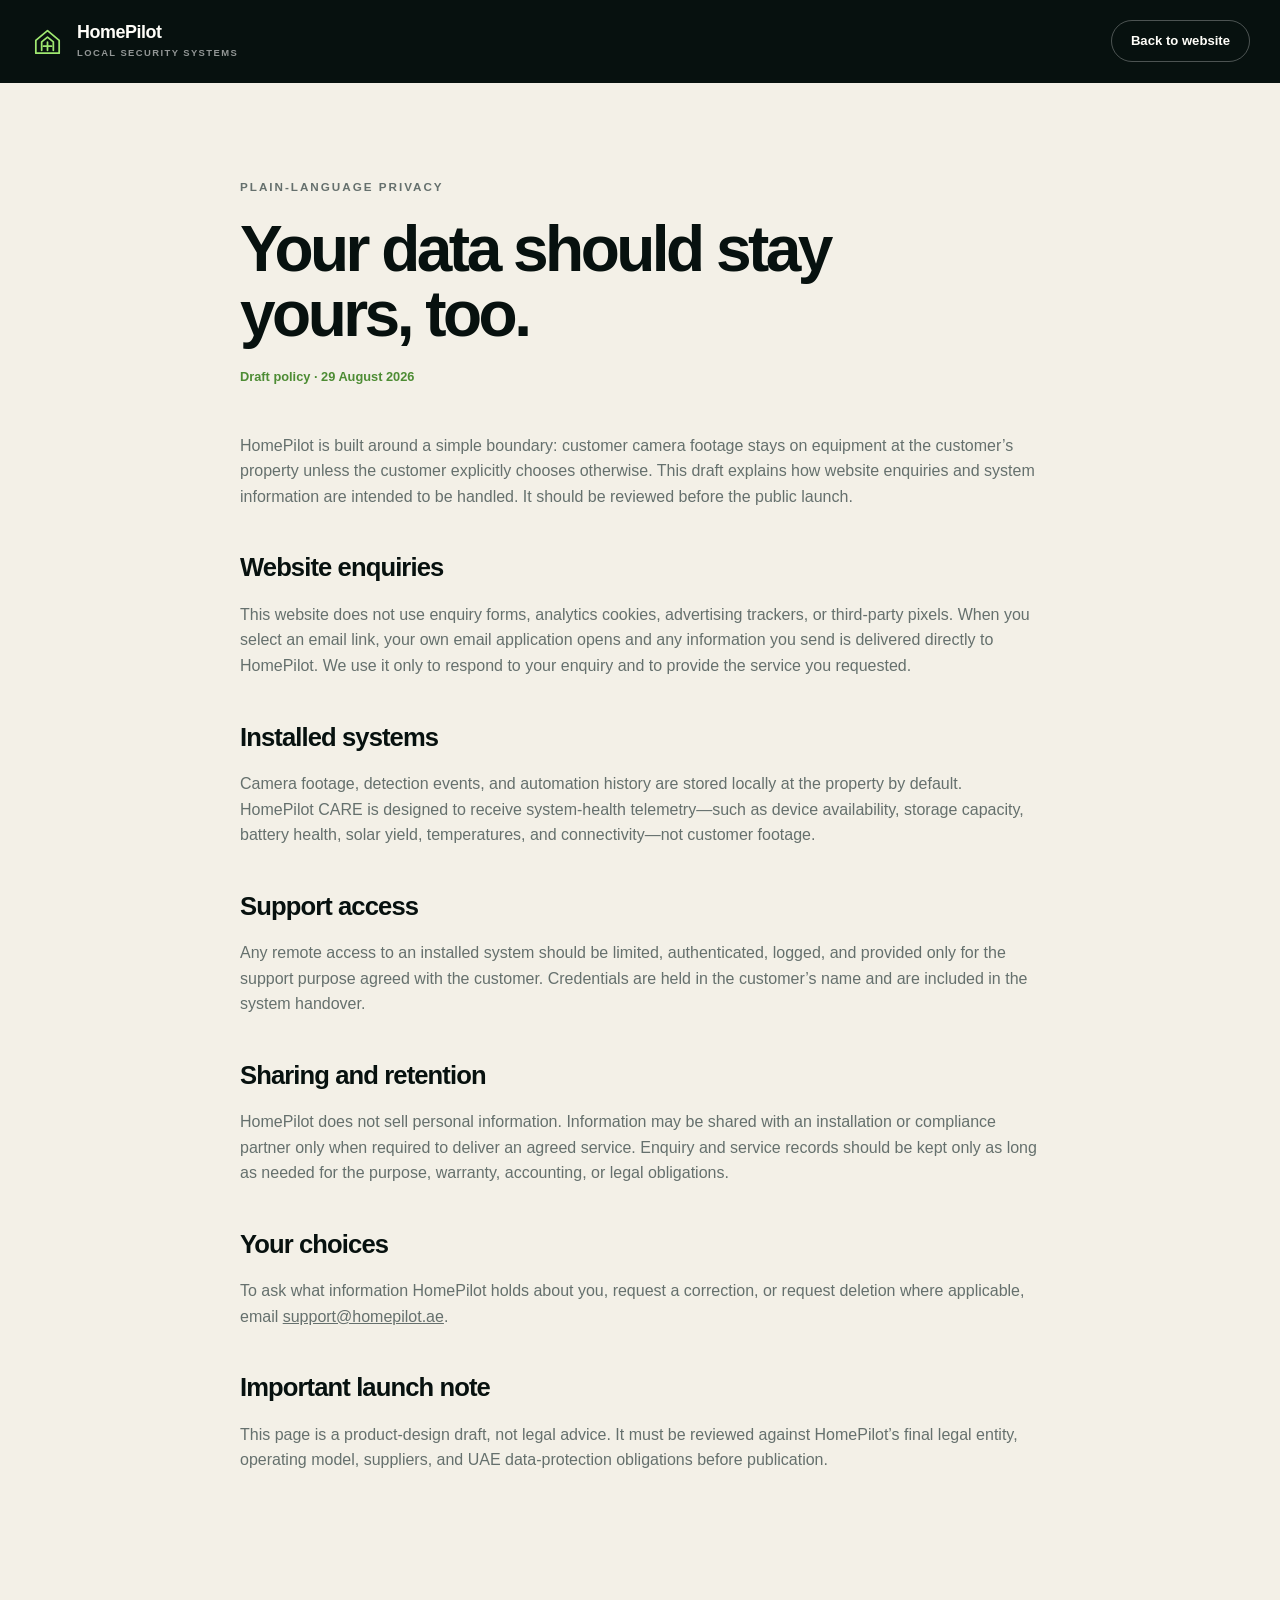
==== privacy.html @ ebdf37d3 "Publish HomePilot website Initial public website based on the off-grid security business blueprint." ====
<!doctype html>
<html lang="en">
  <head>
    <meta charset="UTF-8" />
    <meta name="viewport" content="width=device-width, initial-scale=1" />
    <meta name="description" content="HomePilot privacy statement." />
    <meta name="theme-color" content="#07110f" />
    <link rel="icon" href="brand-mark.svg" type="image/svg+xml" />
    <link rel="stylesheet" href="styles.css" />
    <title>Privacy — HomePilot</title>
  </head>
  <body class="legal-page">
    <header class="site-header">
      <div class="container header-inner">
        <a class="brand" href="index.html" aria-label="HomePilot home">
          <svg class="brand-icon" aria-hidden="true" viewBox="0 0 48 48">
            <path d="M8 22.5 24 9l16 13.5V40H8V22.5Z" />
            <path d="M16 36V24.5l8-6.5 8 6.5V36" />
            <path d="M24 25v11M18.5 30.5h11" />
          </svg>
          <span><strong>HomePilot</strong><small>Local security systems</small></span>
        </a>
        <a class="button button-small button-outline" href="index.html">Back to website</a>
      </div>
    </header>

    <main class="container legal-copy">
      <p class="section-label">Plain-language privacy</p>
      <h1>Your data should stay yours, too.</h1>
      <p class="updated">Draft policy · 29 August 2026</p>

      <p>
        HomePilot is built around a simple boundary: customer camera footage stays on equipment at the customer’s
        property unless the customer explicitly chooses otherwise. This draft explains how website enquiries and
        system information are intended to be handled. It should be reviewed before the public launch.
      </p>

      <h2>Website enquiries</h2>
      <p>
        This website does not use enquiry forms, analytics cookies, advertising trackers, or third-party pixels. When
        you select an email link, your own email application opens and any information you send is delivered directly
        to HomePilot. We use it only to respond to your enquiry and to provide the service you requested.
      </p>

      <h2>Installed systems</h2>
      <p>
        Camera footage, detection events, and automation history are stored locally at the property by default.
        HomePilot CARE is designed to receive system-health telemetry—such as device availability, storage capacity,
        battery health, solar yield, temperatures, and connectivity—not customer footage.
      </p>

      <h2>Support access</h2>
      <p>
        Any remote access to an installed system should be limited, authenticated, logged, and provided only for the
        support purpose agreed with the customer. Credentials are held in the customer’s name and are included in the
        system handover.
      </p>

      <h2>Sharing and retention</h2>
      <p>
        HomePilot does not sell personal information. Information may be shared with an installation or compliance
        partner only when required to deliver an agreed service. Enquiry and service records should be kept only as
        long as needed for the purpose, warranty, accounting, or legal obligations.
      </p>

      <h2>Your choices</h2>
      <p>
        To ask what information HomePilot holds about you, request a correction, or request deletion where applicable,
        email <a href="mailto:support@homepilot.ae">support@homepilot.ae</a>.
      </p>

      <h2>Important launch note</h2>
      <p>
        This page is a product-design draft, not legal advice. It must be reviewed against HomePilot’s final legal
        entity, operating model, suppliers, and UAE data-protection obligations before publication.
      </p>
    </main>
  </body>
</html>
---- styles.css ----
:root {
  --ink: #07110f;
  --ink-soft: #13201d;
  --paper: #f3f0e7;
  --paper-deep: #e7e2d4;
  --white: #fffef9;
  --line: rgba(7, 17, 15, 0.14);
  --line-light: rgba(255, 255, 255, 0.17);
  --green: #9fe870;
  --green-bright: #bdff8c;
  --green-dark: #4d8c34;
  --sand: #e3b969;
  --orange: #f08a4b;
  --muted: #65706d;
  --radius: 20px;
  --shadow: 0 24px 70px rgba(4, 15, 11, 0.12);
  --container: 1220px;
}

*,
*::before,
*::after {
  box-sizing: border-box;
}

html {
  scroll-behavior: smooth;
}

body {
  margin: 0;
  color: var(--ink);
  background: var(--paper);
  font-family: Inter, "Segoe UI", Helvetica, Arial, sans-serif;
  font-size: 16px;
  line-height: 1.6;
  text-rendering: optimizeLegibility;
  -webkit-font-smoothing: antialiased;
}

body.menu-open {
  overflow: hidden;
}

a {
  color: inherit;
}

button,
select {
  font: inherit;
}

button,
a {
  -webkit-tap-highlight-color: transparent;
}

img,
svg {
  display: block;
  max-width: 100%;
}

.container {
  width: min(calc(100% - 48px), var(--container));
  margin-inline: auto;
}

.narrow {
  max-width: 940px;
}

.section {
  padding: 124px 0;
}

.skip-link {
  position: fixed;
  z-index: 999;
  top: 12px;
  left: 12px;
  padding: 10px 16px;
  border-radius: 10px;
  color: var(--ink);
  background: var(--green);
  transform: translateY(-180%);
  transition: transform 180ms ease;
}

.skip-link:focus {
  transform: translateY(0);
}

.site-header {
  position: fixed;
  z-index: 100;
  top: 0;
  right: 0;
  left: 0;
  color: var(--white);
  transition: background-color 220ms ease, border-color 220ms ease, backdrop-filter 220ms ease;
  border-bottom: 1px solid transparent;
}

.site-header.scrolled {
  border-color: rgba(255, 255, 255, 0.1);
  background: rgba(7, 17, 15, 0.88);
  backdrop-filter: blur(16px);
}

.header-inner {
  min-height: 82px;
  display: flex;
  align-items: center;
  justify-content: space-between;
}

.brand {
  display: inline-flex;
  align-items: center;
  gap: 12px;
  color: inherit;
  text-decoration: none;
}

.brand-icon {
  width: 35px;
  color: var(--green);
}

.brand-icon path {
  fill: none;
  stroke: currentColor;
  stroke-width: 2.4;
  stroke-linecap: round;
  stroke-linejoin: round;
}

.brand span {
  display: grid;
  line-height: 1;
}

.brand strong {
  font-size: 1.12rem;
  letter-spacing: -0.025em;
}

.brand small {
  margin-top: 6px;
  color: rgba(255, 255, 255, 0.56);
  font-size: 0.59rem;
  font-weight: 700;
  letter-spacing: 0.15em;
  text-transform: uppercase;
}

.site-nav {
  display: flex;
  align-items: center;
  gap: 31px;
}

.site-nav > a:not(.button) {
  position: relative;
  color: rgba(255, 255, 255, 0.74);
  font-size: 0.89rem;
  font-weight: 600;
  text-decoration: none;
  transition: color 180ms ease;
}

.site-nav > a:not(.button)::after {
  position: absolute;
  right: 0;
  bottom: -8px;
  left: 0;
  height: 1px;
  content: "";
  background: var(--green);
  transform: scaleX(0);
  transform-origin: right;
  transition: transform 180ms ease;
}

.site-nav > a:hover,
.site-nav > a:focus-visible {
  color: var(--white);
}

.site-nav > a:hover::after,
.site-nav > a:focus-visible::after {
  transform: scaleX(1);
  transform-origin: left;
}

.menu-toggle {
  display: none;
}

.button {
  min-height: 52px;
  display: inline-flex;
  align-items: center;
  justify-content: center;
  gap: 16px;
  padding: 0 22px;
  border: 1px solid transparent;
  border-radius: 999px;
  font-size: 0.92rem;
  font-weight: 750;
  line-height: 1;
  text-decoration: none;
  transition: transform 180ms ease, background-color 180ms ease, color 180ms ease, border-color 180ms ease;
}

.button:hover {
  transform: translateY(-2px);
}

.button-small {
  min-height: 42px;
  padding-inline: 19px;
  font-size: 0.82rem;
}

.button-outline {
  border-color: rgba(255, 255, 255, 0.28);
  color: var(--white);
}

.button-outline:hover {
  border-color: var(--green);
  color: var(--ink);
  background: var(--green);
}

.button-primary {
  color: var(--ink);
  background: var(--green);
  box-shadow: 0 12px 30px rgba(159, 232, 112, 0.16);
}

.button-primary:hover {
  background: var(--green-bright);
}

.button-light {
  color: var(--ink);
  background: var(--white);
}

.button-light:hover {
  background: var(--green-bright);
}

.hero {
  position: relative;
  min-height: 860px;
  overflow: hidden;
  color: var(--white);
  background: var(--ink);
  isolation: isolate;
}

.hero-grid,
.cta-grid {
  position: absolute;
  inset: 0;
  z-index: -1;
  opacity: 0.34;
  background-image: linear-gradient(rgba(255, 255, 255, 0.042) 1px, transparent 1px),
    linear-gradient(90deg, rgba(255, 255, 255, 0.042) 1px, transparent 1px);
  background-size: 72px 72px;
  mask-image: linear-gradient(to bottom, black 0%, transparent 80%);
}

.hero-glow {
  position: absolute;
  z-index: -1;
  border-radius: 50%;
  filter: blur(1px);
  pointer-events: none;
}

.hero-glow-one {
  top: -360px;
  right: -240px;
  width: 760px;
  height: 760px;
  opacity: 0.26;
  background: radial-gradient(circle, rgba(77, 140, 52, 0.72), transparent 65%);
}

.hero-glow-two {
  bottom: -300px;
  left: 12%;
  width: 650px;
  height: 650px;
  opacity: 0.12;
  background: radial-gradient(circle, var(--sand), transparent 64%);
}

.hero-layout {
  min-height: 790px;
  display: grid;
  grid-template-columns: minmax(0, 0.95fr) minmax(540px, 1.05fr);
  align-items: center;
  gap: 60px;
  padding-top: 90px;
}

.eyebrow,
.section-label {
  margin: 0 0 20px;
  color: var(--green-dark);
  font-size: 0.73rem;
  font-weight: 800;
  letter-spacing: 0.17em;
  text-transform: uppercase;
}

.eyebrow {
  display: flex;
  align-items: center;
  gap: 10px;
  color: var(--green);
}

.eyebrow span {
  width: 8px;
  height: 8px;
  border-radius: 50%;
  background: var(--green);
  box-shadow: 0 0 0 5px rgba(159, 232, 112, 0.12);
}

.section-label.light {
  color: var(--green);
}

h1,
h2,
h3,
p {
  margin-top: 0;
}

h1,
h2 {
  font-weight: 620;
  letter-spacing: -0.055em;
  line-height: 1.02;
}

h1 {
  max-width: 690px;
  margin-bottom: 27px;
  font-size: clamp(3.35rem, 5.35vw, 5.6rem);
}

h2 {
  font-size: clamp(2.5rem, 4.3vw, 4.5rem);
}

h3 {
  letter-spacing: -0.035em;
}

.hero-lead {
  max-width: 610px;
  margin-bottom: 35px;
  color: rgba(255, 255, 255, 0.67);
  font-size: clamp(1.04rem, 1.4vw, 1.19rem);
  line-height: 1.72;
}

.hero-actions {
  display: flex;
  align-items: center;
  gap: 28px;
}

.text-link {
  display: inline-flex;
  gap: 12px;
  align-items: center;
  color: rgba(255, 255, 255, 0.77);
  font-size: 0.91rem;
  font-weight: 700;
  text-decoration: none;
}

.text-link span {
  color: var(--green);
}

.trust-row {
  display: grid;
  grid-template-columns: repeat(3, 1fr);
  gap: 0;
  margin: 55px 0 0;
  padding: 0;
  list-style: none;
}

.trust-row li {
  display: grid;
  padding: 0 24px;
  border-left: 1px solid var(--line-light);
}

.trust-row li:first-child {
  padding-left: 0;
  border-left: 0;
}

.trust-row strong {
  font-size: 1.05rem;
  letter-spacing: -0.02em;
}

.trust-row span {
  margin-top: 2px;
  color: rgba(255, 255, 255, 0.47);
  font-size: 0.73rem;
}

.system-visual {
  overflow: hidden;
  border: 1px solid rgba(255, 255, 255, 0.14);
  border-radius: 24px;
  background: rgba(13, 28, 24, 0.76);
  box-shadow: 0 40px 100px rgba(0, 0, 0, 0.36);
  backdrop-filter: blur(14px);
  transform: perspective(1200px) rotateY(-2.5deg) rotateX(1deg);
}

.visual-topline {
  min-height: 52px;
  display: flex;
  align-items: center;
  justify-content: space-between;
  padding: 0 20px;
  border-bottom: 1px solid rgba(255, 255, 255, 0.1);
  color: rgba(255, 255, 255, 0.5);
  font-family: Consolas, "SFMono-Regular", monospace;
  font-size: 0.67rem;
  letter-spacing: 0.05em;
  text-transform: uppercase;
}

.live-indicator {
  display: inline-flex;
  align-items: center;
  gap: 8px;
  color: var(--green);
}

.live-indicator i {
  width: 7px;
  height: 7px;
  border-radius: 50%;
  background: var(--green);
  box-shadow: 0 0 0 5px rgba(159, 232, 112, 0.11);
}

.property-map {
  position: relative;
  min-height: 414px;
  overflow: hidden;
}

.map-grid {
  position: absolute;
  inset: 0;
  opacity: 0.25;
  background-image: radial-gradient(rgba(255, 255, 255, 0.17) 1px, transparent 1px);
  background-size: 19px 19px;
  mask-image: radial-gradient(circle, black 0%, transparent 80%);
}

.map-lines {
  position: absolute;
  inset: 5px 0 0;
  width: 100%;
  height: 100%;
}

.map-lines path {
  fill: none;
  stroke: rgba(159, 232, 112, 0.27);
  stroke-dasharray: 5 6;
  stroke-width: 1.5;
}

.map-node {
  position: absolute;
  display: grid;
  min-width: 112px;
  justify-items: center;
  padding: 14px 12px 12px;
  border: 1px solid rgba(255, 255, 255, 0.12);
  border-radius: 13px;
  background: rgba(8, 20, 17, 0.91);
  box-shadow: 0 14px 25px rgba(0, 0, 0, 0.2);
}

.map-node svg {
  width: 34px;
  margin-bottom: 6px;
}

.map-node svg path {
  fill: none;
  stroke: var(--green);
  stroke-width: 1.5;
  stroke-linecap: round;
  stroke-linejoin: round;
}

.map-node span:not(.node-pulse) {
  color: rgba(255, 255, 255, 0.4);
  font-size: 0.59rem;
  text-transform: uppercase;
}

.map-node strong {
  margin-top: 1px;
  font-size: 0.69rem;
  font-weight: 650;
}

.node-solar { top: 34px; left: 24px; }
.node-camera { top: 35px; right: 25px; }
.node-battery { bottom: 28px; left: 28px; }
.node-network { right: 30px; bottom: 29px; }

.node-core {
  top: 50%;
  left: 50%;
  min-width: 158px;
  padding-block: 20px 17px;
  border-color: rgba(159, 232, 112, 0.35);
  transform: translate(-50%, -50%);
}

.node-core svg {
  width: 50px;
}

.node-pulse {
  position: absolute;
  z-index: -1;
  top: 50%;
  left: 50%;
  width: 118px;
  height: 118px;
  border: 1px solid rgba(159, 232, 112, 0.18);
  border-radius: 50%;
  transform: translate(-50%, -50%);
  animation: pulse 3s ease-out infinite;
}

.status-warn {
  color: var(--orange);
}

.visual-alert {
  min-height: 72px;
  display: grid;
  grid-template-columns: auto 1fr auto;
  align-items: center;
  gap: 13px;
  padding: 0 20px;
  border-top: 1px solid rgba(255, 255, 255, 0.1);
  background: rgba(159, 232, 112, 0.055);
}

.shield-check {
  width: 33px;
  height: 33px;
  display: grid;
  place-items: center;
  border: 1px solid rgba(159, 232, 112, 0.33);
  border-radius: 10px;
  color: var(--green);
  background: rgba(159, 232, 112, 0.09);
  font-weight: 800;
}

.visual-alert div {
  display: grid;
  line-height: 1.3;
}

.visual-alert strong {
  font-size: 0.79rem;
}

.visual-alert small,
.alert-time {
  color: rgba(255, 255, 255, 0.42);
  font-size: 0.65rem;
}

.hero-footnote {
  position: absolute;
  right: 0;
  bottom: 26px;
  left: 0;
  color: rgba(255, 255, 255, 0.38);
  font-size: 0.71rem;
  letter-spacing: 0.12em;
  text-transform: uppercase;
}

.hero-footnote p {
  margin: 0;
}

.hero-footnote span {
  margin-right: 18px;
  color: var(--green);
}

.manifesto .narrow {
  margin-bottom: 75px;
  text-align: center;
}

.manifesto h2 {
  margin-bottom: 30px;
}

.manifesto .narrow > p:last-child {
  max-width: 790px;
  margin: 0 auto;
  color: var(--muted);
  font-size: 1.08rem;
}

.principle-grid {
  display: grid;
  grid-template-columns: repeat(3, 1fr);
  border-top: 1px solid var(--line);
  border-bottom: 1px solid var(--line);
}

.principle-card {
  position: relative;
  padding: 48px 40px 42px;
  border-left: 1px solid var(--line);
}

.principle-card:first-child {
  border-left: 0;
}

.card-index {
  position: absolute;
  top: 23px;
  right: 27px;
  color: rgba(7, 17, 15, 0.25);
  font-family: Consolas, monospace;
  font-size: 0.67rem;
}

.principle-icon {
  position: relative;
  width: 52px;
  height: 52px;
  margin-bottom: 45px;
}

.power-icon {
  border: 1.5px solid var(--ink);
  border-radius: 50%;
}

.power-icon::before {
  position: absolute;
  top: -5px;
  left: 22px;
  width: 7px;
  height: 30px;
  content: "";
  border: 4px solid var(--paper);
  background: var(--ink);
}

.power-icon i {
  position: absolute;
  inset: 8px;
  border: 1px dashed var(--green-dark);
  border-radius: 50%;
}

.local-icon {
  display: grid;
  grid-template-columns: repeat(2, 1fr);
  gap: 5px;
}

.local-icon i {
  border: 1.5px solid var(--ink);
  border-radius: 5px;
}

.local-icon i:last-child {
  grid-column: span 2;
  border-color: var(--green-dark);
}

.care-icon {
  border: 1.5px solid var(--ink);
  border-radius: 14px 14px 22px 22px;
  transform: rotate(45deg);
}

.care-icon::before,
.care-icon::after {
  position: absolute;
  content: "";
  background: var(--green-dark);
}

.care-icon::before { top: 23px; left: 12px; width: 26px; height: 3px; }
.care-icon::after { top: 12px; left: 23px; width: 3px; height: 26px; }

.principle-card h3 {
  margin-bottom: 13px;
  font-size: 1.65rem;
}

.principle-card p {
  min-height: 104px;
  margin-bottom: 28px;
  color: var(--muted);
}

.principle-card ul,
.feature-list,
.ownership-list {
  margin: 0;
  padding: 0;
  list-style: none;
}

.principle-card li {
  padding: 9px 0;
  border-top: 1px solid var(--line);
  font-size: 0.83rem;
  font-weight: 650;
}

.principle-card li::before {
  margin-right: 10px;
  color: var(--green-dark);
  content: "↗";
}

.climate-band {
  padding: 95px 0;
  color: var(--white);
  background: #1d442c;
}

.climate-layout {
  display: grid;
  grid-template-columns: 1fr 1fr;
  gap: 90px;
}

.climate-layout h2 {
  max-width: 570px;
  margin-bottom: 0;
  font-size: clamp(2.4rem, 3.7vw, 3.8rem);
}

.climate-copy > p {
  margin-bottom: 42px;
  color: rgba(255, 255, 255, 0.69);
  font-size: 1.05rem;
}

.climate-stats {
  display: grid;
  grid-template-columns: repeat(3, 1fr);
  gap: 12px;
}

.climate-stats span {
  display: grid;
  padding-top: 15px;
  border-top: 1px solid var(--line-light);
  color: rgba(255, 255, 255, 0.52);
  font-size: 0.68rem;
}

.climate-stats strong {
  color: var(--green-bright);
  font-size: 1.35rem;
  letter-spacing: -0.04em;
}

.section-heading {
  display: grid;
  grid-template-columns: 1fr 360px;
  align-items: end;
  gap: 90px;
  margin-bottom: 62px;
}

.section-heading h2 {
  max-width: 720px;
  margin-bottom: 0;
}

.section-heading > p {
  margin-bottom: 7px;
  color: var(--muted);
}

.packages {
  background: var(--white);
}

.package-grid {
  display: grid;
  grid-template-columns: repeat(2, 1fr);
  gap: 18px;
}

.package-card {
  position: relative;
  padding: 38px 40px;
  overflow: hidden;
  border: 1px solid var(--line);
  border-radius: var(--radius);
  background: var(--paper);
  transition: transform 220ms ease, box-shadow 220ms ease, border-color 220ms ease;
}

.package-card:hover {
  z-index: 1;
  border-color: rgba(77, 140, 52, 0.45);
  box-shadow: var(--shadow);
  transform: translateY(-4px);
}

.package-card.featured {
  color: var(--white);
  background: var(--ink-soft);
}

.package-card.outpost {
  background: #e5e0ce;
}

.package-head {
  display: flex;
  align-items: center;
  justify-content: space-between;
  margin-bottom: 36px;
}

.package-number {
  color: var(--green-dark);
  font-family: Consolas, monospace;
  font-size: 0.72rem;
}

.package-tag {
  padding: 6px 11px;
  border: 1px solid var(--line);
  border-radius: 999px;
  color: var(--muted);
  font-size: 0.66rem;
  font-weight: 700;
  letter-spacing: 0.04em;
  text-transform: uppercase;
}

.featured .package-tag {
  border-color: rgba(159, 232, 112, 0.32);
  color: var(--green);
}

.package-card h3 {
  margin: 0 0 4px;
  font-size: 2.75rem;
  font-weight: 630;
}

.package-price {
  margin-bottom: 25px;
  color: var(--green-dark);
  font-size: 1rem;
  font-weight: 750;
}

.featured .package-price {
  color: var(--green);
}

.package-price small {
  margin-left: 7px;
  color: var(--muted);
  font-size: 0.67rem;
  font-weight: 550;
}

.featured .package-price small,
.featured .package-description {
  color: rgba(255, 255, 255, 0.5);
}

.package-description {
  max-width: 510px;
  min-height: 53px;
  color: var(--muted);
}

.feature-list {
  display: grid;
  grid-template-columns: repeat(2, 1fr);
  gap: 0 23px;
  margin: 30px 0 36px;
}

.feature-list li {
  padding: 10px 0;
  border-top: 1px solid var(--line);
  font-size: 0.79rem;
  font-weight: 620;
}

.featured .feature-list li {
  border-color: var(--line-light);
}

.feature-list li::before {
  margin-right: 8px;
  color: var(--green-dark);
  content: "✓";
}

.featured .feature-list li::before {
  color: var(--green);
}

.package-card > a {
  display: flex;
  align-items: center;
  justify-content: space-between;
  padding-top: 21px;
  border-top: 1px solid var(--line);
  font-size: 0.83rem;
  font-weight: 800;
  text-decoration: none;
}

.featured > a {
  border-color: var(--line-light);
}

.package-card > a span {
  color: var(--green-dark);
  font-size: 1.2rem;
  transition: transform 180ms ease;
}

.package-card > a:hover span {
  transform: translate(3px, -3px);
}

.finder {
  display: grid;
  grid-template-columns: 0.72fr 1.2fr 0.7fr;
  align-items: end;
  gap: 42px;
  margin-top: 72px;
  padding: 34px;
  border: 1px solid var(--line);
  border-radius: var(--radius);
  background: var(--paper);
}

.finder h3 {
  margin-bottom: 2px;
  font-size: 1.85rem;
}

.finder .section-label {
  margin-bottom: 5px;
}

.finder-fields {
  display: grid;
  grid-template-columns: repeat(2, 1fr);
  gap: 12px;
}

.finder label {
  color: var(--muted);
  font-size: 0.67rem;
  font-weight: 750;
  letter-spacing: 0.06em;
  text-transform: uppercase;
}

.finder select {
  width: 100%;
  min-height: 49px;
  margin-top: 6px;
  padding: 0 39px 0 14px;
  border: 1px solid var(--line);
  border-radius: 9px;
  color: var(--ink);
  background: var(--white);
  font-size: 0.79rem;
  text-transform: none;
}

.finder-result {
  display: grid;
  padding-left: 30px;
  border-left: 1px solid var(--line);
}

.finder-result span {
  color: var(--muted);
  font-size: 0.67rem;
  text-transform: uppercase;
}

.finder-result strong {
  margin: 4px 0 7px;
  font-size: 1.55rem;
}

.finder-result a {
  color: var(--green-dark);
  font-size: 0.76rem;
  font-weight: 750;
  text-decoration: none;
}

.package-card.recommended {
  border-color: var(--green-dark);
  box-shadow: 0 0 0 2px rgba(77, 140, 52, 0.16), var(--shadow);
}

.care {
  color: var(--white);
  background: var(--ink);
}

.care-layout {
  display: grid;
  grid-template-columns: 0.8fr 1.2fr;
  gap: 110px;
  align-items: start;
}

.care-copy h2 {
  margin-bottom: 28px;
}

.care-copy > p:not(.section-label) {
  max-width: 470px;
  color: rgba(255, 255, 255, 0.61);
}

.care-price {
  display: grid;
  margin: 43px 0 30px;
}

.care-price strong {
  color: var(--green);
  font-size: 1.85rem;
  letter-spacing: -0.04em;
}

.care-price span {
  color: rgba(255, 255, 255, 0.43);
  font-size: 0.73rem;
}

.care-panel {
  border-top: 1px solid var(--line-light);
}

.care-item {
  display: grid;
  grid-template-columns: auto 1fr;
  gap: 20px;
  padding: 31px 0;
  border-bottom: 1px solid var(--line-light);
}

.care-check {
  width: 36px;
  height: 36px;
  display: grid;
  place-items: center;
  border: 1px solid rgba(159, 232, 112, 0.34);
  border-radius: 50%;
  color: var(--green);
}

.care-item strong {
  font-size: 1.02rem;
}

.care-item p {
  max-width: 580px;
  margin: 5px 0 0;
  color: rgba(255, 255, 255, 0.49);
  font-size: 0.85rem;
}

.process {
  background: var(--paper-deep);
}

.process-list {
  display: grid;
  grid-template-columns: repeat(5, 1fr);
  margin-block: 0;
  padding: 0;
  border-top: 1px solid var(--line);
  list-style: none;
}

.process-list li {
  padding: 30px 25px 0;
  border-left: 1px solid var(--line);
}

.process-list li:first-child {
  padding-left: 0;
  border-left: 0;
}

.process-list span {
  color: var(--green-dark);
  font-family: Consolas, monospace;
  font-size: 0.69rem;
}

.process-list h3 {
  margin: 44px 0 12px;
  font-size: 1.3rem;
}

.process-list p {
  margin-bottom: 0;
  color: var(--muted);
  font-size: 0.82rem;
}

.ownership {
  background: var(--white);
}

.ownership-layout {
  display: grid;
  grid-template-columns: 0.65fr 1.35fr;
  gap: 120px;
  align-items: center;
}

.ownership-mark {
  aspect-ratio: 1;
  display: grid;
  place-items: center;
  border-radius: 50%;
  background: var(--paper);
  box-shadow: inset 0 0 0 1px var(--line);
}

.ownership-mark svg {
  width: 44%;
}

.ownership-mark path {
  fill: none;
  stroke: var(--green-dark);
  stroke-width: 2;
  stroke-linecap: round;
  stroke-linejoin: round;
}

.ownership-layout h2 {
  max-width: 730px;
}

.ownership-layout > div:last-child > p:not(.section-label) {
  max-width: 690px;
  margin-bottom: 35px;
  color: var(--muted);
  font-size: 1.03rem;
}

.ownership-list {
  display: grid;
  grid-template-columns: repeat(2, 1fr);
  gap: 0 35px;
}

.ownership-list li {
  display: grid;
  grid-template-columns: 34px 1fr;
  gap: 6px;
  padding: 15px 0;
  border-top: 1px solid var(--line);
  font-size: 0.82rem;
  font-weight: 650;
}

.ownership-list span {
  color: var(--green-dark);
  font-family: Consolas, monospace;
  font-size: 0.67rem;
}

.faq {
  background: var(--paper);
}

.faq-layout {
  display: grid;
  grid-template-columns: 0.72fr 1.28fr;
  gap: 110px;
}

.faq h2 {
  font-size: clamp(2.5rem, 3.7vw, 4rem);
}

.accordion {
  border-top: 1px solid var(--line);
}

.accordion details {
  border-bottom: 1px solid var(--line);
}

.accordion summary {
  position: relative;
  padding: 24px 50px 24px 0;
  cursor: pointer;
  font-size: 1rem;
  font-weight: 700;
  list-style: none;
}

.accordion summary::-webkit-details-marker {
  display: none;
}

.accordion summary::after {
  position: absolute;
  top: 22px;
  right: 6px;
  color: var(--green-dark);
  content: "+";
  font-size: 1.45rem;
  font-weight: 400;
  transition: transform 180ms ease;
}

.accordion details[open] summary::after {
  transform: rotate(45deg);
}

.accordion details p {
  max-width: 680px;
  margin-bottom: 26px;
  padding-right: 45px;
  color: var(--muted);
  font-size: 0.9rem;
}

.cta {
  position: relative;
  z-index: 0;
  overflow: hidden;
  color: var(--white);
  background: #1d442c;
}

.cta::after {
  position: absolute;
  z-index: -1;
  top: -30%;
  right: -10%;
  width: 600px;
  height: 600px;
  border: 1px solid rgba(159, 232, 112, 0.2);
  border-radius: 50%;
  content: "";
  box-shadow: 0 0 0 80px rgba(159, 232, 112, 0.026), 0 0 0 160px rgba(159, 232, 112, 0.018);
}

.cta-inner {
  padding-block: 112px;
}

.cta-inner h2 {
  max-width: 880px;
  margin-bottom: 26px;
}

.cta-inner > p:not(.section-label) {
  max-width: 610px;
  color: rgba(255, 255, 255, 0.63);
}

.cta-actions {
  display: flex;
  align-items: center;
  gap: 30px;
  margin-top: 38px;
}

.cta-actions > a:not(.button) {
  color: var(--green-bright);
  font-size: 0.86rem;
}

.site-footer {
  padding: 75px 0 22px;
  color: var(--white);
  background: var(--ink);
}

.footer-grid {
  display: grid;
  grid-template-columns: 1.4fr repeat(3, 0.65fr);
  gap: 65px;
  padding-bottom: 65px;
}

.footer-brand {
  margin-bottom: 20px;
}

.footer-grid > div:first-child > p {
  max-width: 330px;
  color: rgba(255, 255, 255, 0.45);
  font-size: 0.83rem;
}

.footer-links {
  display: grid;
  align-content: start;
  gap: 10px;
}

.footer-links strong {
  margin-bottom: 7px;
  color: var(--green);
  font-size: 0.67rem;
  letter-spacing: 0.11em;
  text-transform: uppercase;
}

.footer-links a,
.footer-links span {
  color: rgba(255, 255, 255, 0.48);
  font-size: 0.76rem;
  text-decoration: none;
}

.footer-links a:hover {
  color: var(--white);
}

.footer-bottom {
  display: flex;
  justify-content: space-between;
  padding-top: 20px;
  border-top: 1px solid var(--line-light);
  color: rgba(255, 255, 255, 0.32);
  font-size: 0.68rem;
}

.legal-page {
  min-height: 100vh;
  color: var(--ink);
  background: var(--paper);
}

.legal-page .site-header {
  position: relative;
  color: var(--white);
  background: var(--ink);
}

.legal-copy {
  max-width: 800px;
  padding-block: 95px 120px;
}

.legal-copy h1 {
  margin-bottom: 20px;
  color: var(--ink);
  font-size: clamp(2.7rem, 5vw, 4.5rem);
}

.legal-copy h2 {
  margin-top: 45px;
  font-size: 1.6rem;
  letter-spacing: -0.035em;
}

.legal-copy p,
.legal-copy li {
  color: var(--muted);
}

.legal-copy .updated {
  margin-bottom: 45px;
  color: var(--green-dark);
  font-size: 0.8rem;
  font-weight: 700;
}

[data-reveal] {
  opacity: 0;
  transform: translateY(22px);
  transition: opacity 650ms cubic-bezier(0.2, 0.7, 0.2, 1), transform 650ms cubic-bezier(0.2, 0.7, 0.2, 1);
}

[data-reveal].revealed {
  opacity: 1;
  transform: translateY(0);
}

@keyframes pulse {
  0% { opacity: 0.6; transform: translate(-50%, -50%) scale(0.82); }
  75%, 100% { opacity: 0; transform: translate(-50%, -50%) scale(1.45); }
}

@media (max-width: 1080px) {
  .hero-layout {
    grid-template-columns: 1fr;
    gap: 55px;
    padding-block: 175px 95px;
  }

  .hero {
    min-height: auto;
  }

  .hero-copy {
    max-width: 760px;
  }

  .system-visual {
    width: min(100%, 720px);
    transform: none;
  }

  .hero-footnote {
    display: none;
  }

  .section-heading {
    grid-template-columns: 1fr 300px;
    gap: 55px;
  }

  .finder {
    grid-template-columns: 1fr 1.5fr;
  }

  .finder-result {
    grid-column: 1 / -1;
    grid-template-columns: 1fr auto auto;
    align-items: center;
    gap: 24px;
    padding: 20px 0 0;
    border-top: 1px solid var(--line);
    border-left: 0;
  }

  .care-layout {
    gap: 65px;
  }

  .process-list {
    grid-template-columns: repeat(3, 1fr);
    gap: 35px 0;
  }

  .process-list li:nth-child(4) {
    padding-left: 0;
    border-left: 0;
  }

  .ownership-layout {
    gap: 70px;
  }

  .faq-layout {
    gap: 65px;
  }
}

@media (max-width: 820px) {
  .container {
    width: min(calc(100% - 36px), var(--container));
  }

  .section {
    padding: 88px 0;
  }

  .menu-toggle {
    position: relative;
    z-index: 102;
    width: 45px;
    height: 42px;
    display: grid;
    place-content: center;
    gap: 7px;
    padding: 0;
    border: 0;
    color: var(--white);
    background: transparent;
  }

  .menu-toggle span {
    width: 24px;
    height: 1px;
    display: block;
    background: currentColor;
    transition: transform 180ms ease;
  }

  .menu-toggle[aria-expanded="true"] span:first-child {
    transform: translateY(4px) rotate(45deg);
  }

  .menu-toggle[aria-expanded="true"] span:last-child {
    transform: translateY(-4px) rotate(-45deg);
  }

  .site-nav {
    position: fixed;
    inset: 0;
    z-index: 101;
    display: flex;
    flex-direction: column;
    align-items: flex-start;
    justify-content: center;
    gap: 22px;
    padding: 90px 35px;
    visibility: hidden;
    opacity: 0;
    background: rgba(7, 17, 15, 0.98);
    transition: opacity 180ms ease, visibility 180ms ease;
  }

  .site-nav.open {
    visibility: visible;
    opacity: 1;
  }

  .site-nav > a:not(.button) {
    color: var(--white);
    font-size: 1.8rem;
  }

  .site-nav .button {
    margin-top: 12px;
  }

  .hero-layout {
    padding-top: 145px;
  }

  .system-visual {
    border-radius: 16px;
  }

  .principle-grid,
  .climate-layout,
  .section-heading,
  .care-layout,
  .ownership-layout,
  .faq-layout {
    grid-template-columns: 1fr;
  }

  .principle-card {
    border-top: 1px solid var(--line);
    border-left: 0;
  }

  .principle-card:first-child {
    border-top: 0;
  }

  .principle-card p {
    min-height: 0;
  }

  .climate-layout,
  .section-heading,
  .care-layout,
  .ownership-layout,
  .faq-layout {
    gap: 50px;
  }

  .section-heading {
    align-items: start;
  }

  .section-heading > p {
    max-width: 580px;
  }

  .package-grid {
    grid-template-columns: 1fr;
  }

  .ownership-mark {
    width: min(64vw, 330px);
  }

  .footer-grid {
    grid-template-columns: repeat(2, 1fr);
  }

  .footer-grid > div:first-child {
    grid-column: 1 / -1;
  }
}

@media (max-width: 560px) {
  .container {
    width: min(calc(100% - 28px), var(--container));
  }

  h1 {
    font-size: clamp(3rem, 14vw, 4.2rem);
  }

  h2 {
    font-size: clamp(2.3rem, 11vw, 3.35rem);
  }

  .header-inner {
    min-height: 72px;
  }

  .hero-layout {
    padding-top: 126px;
  }

  .hero-actions,
  .cta-actions {
    align-items: flex-start;
    flex-direction: column;
  }

  .trust-row {
    margin-top: 45px;
  }

  .trust-row li {
    padding-inline: 12px;
  }

  .trust-row strong {
    font-size: 0.93rem;
  }

  .trust-row span {
    font-size: 0.62rem;
  }

  .system-visual {
    margin-inline: -4px;
  }

  .property-map {
    min-height: 376px;
  }

  .map-node {
    min-width: 96px;
    padding: 10px 7px;
  }

  .node-solar { top: 28px; left: 12px; }
  .node-camera { top: 28px; right: 12px; }
  .node-battery { bottom: 23px; left: 13px; }
  .node-network { right: 14px; bottom: 24px; }
  .node-core { min-width: 140px; }

  .visual-alert {
    padding-inline: 13px;
  }

  .visual-alert small {
    max-width: 210px;
  }

  .manifesto .narrow {
    text-align: left;
  }

  .principle-card,
  .package-card {
    padding-inline: 25px;
  }

  .climate-stats {
    grid-template-columns: 1fr;
  }

  .feature-list,
  .ownership-list,
  .finder-fields {
    grid-template-columns: 1fr;
  }

  .finder {
    grid-template-columns: 1fr;
    gap: 25px;
    padding: 25px;
  }

  .finder-result {
    grid-column: auto;
    grid-template-columns: 1fr;
    gap: 3px;
  }

  .process-list {
    grid-template-columns: 1fr;
    gap: 0;
  }

  .process-list li,
  .process-list li:nth-child(4) {
    display: grid;
    grid-template-columns: 45px 1fr;
    padding: 25px 0;
    border-bottom: 1px solid var(--line);
    border-left: 0;
  }

  .process-list h3 {
    margin: 0 0 5px;
  }

  .process-list p {
    grid-column: 2;
  }

  .ownership-mark {
    width: 75vw;
  }

  .cta-inner {
    padding-block: 85px;
  }

  .footer-grid {
    grid-template-columns: 1fr 1fr;
    gap: 42px 25px;
  }

  .footer-grid > div:first-child,
  .footer-grid > div:last-child {
    grid-column: 1 / -1;
  }

  .footer-bottom {
    flex-direction: column;
    gap: 7px;
  }
}

@media (prefers-reduced-motion: reduce) {
  html { scroll-behavior: auto; }
  *, *::before, *::after {
    scroll-behavior: auto !important;
    animation-duration: 0.01ms !important;
    animation-iteration-count: 1 !important;
    transition-duration: 0.01ms !important;
  }
  [data-reveal] { opacity: 1; transform: none; }
}
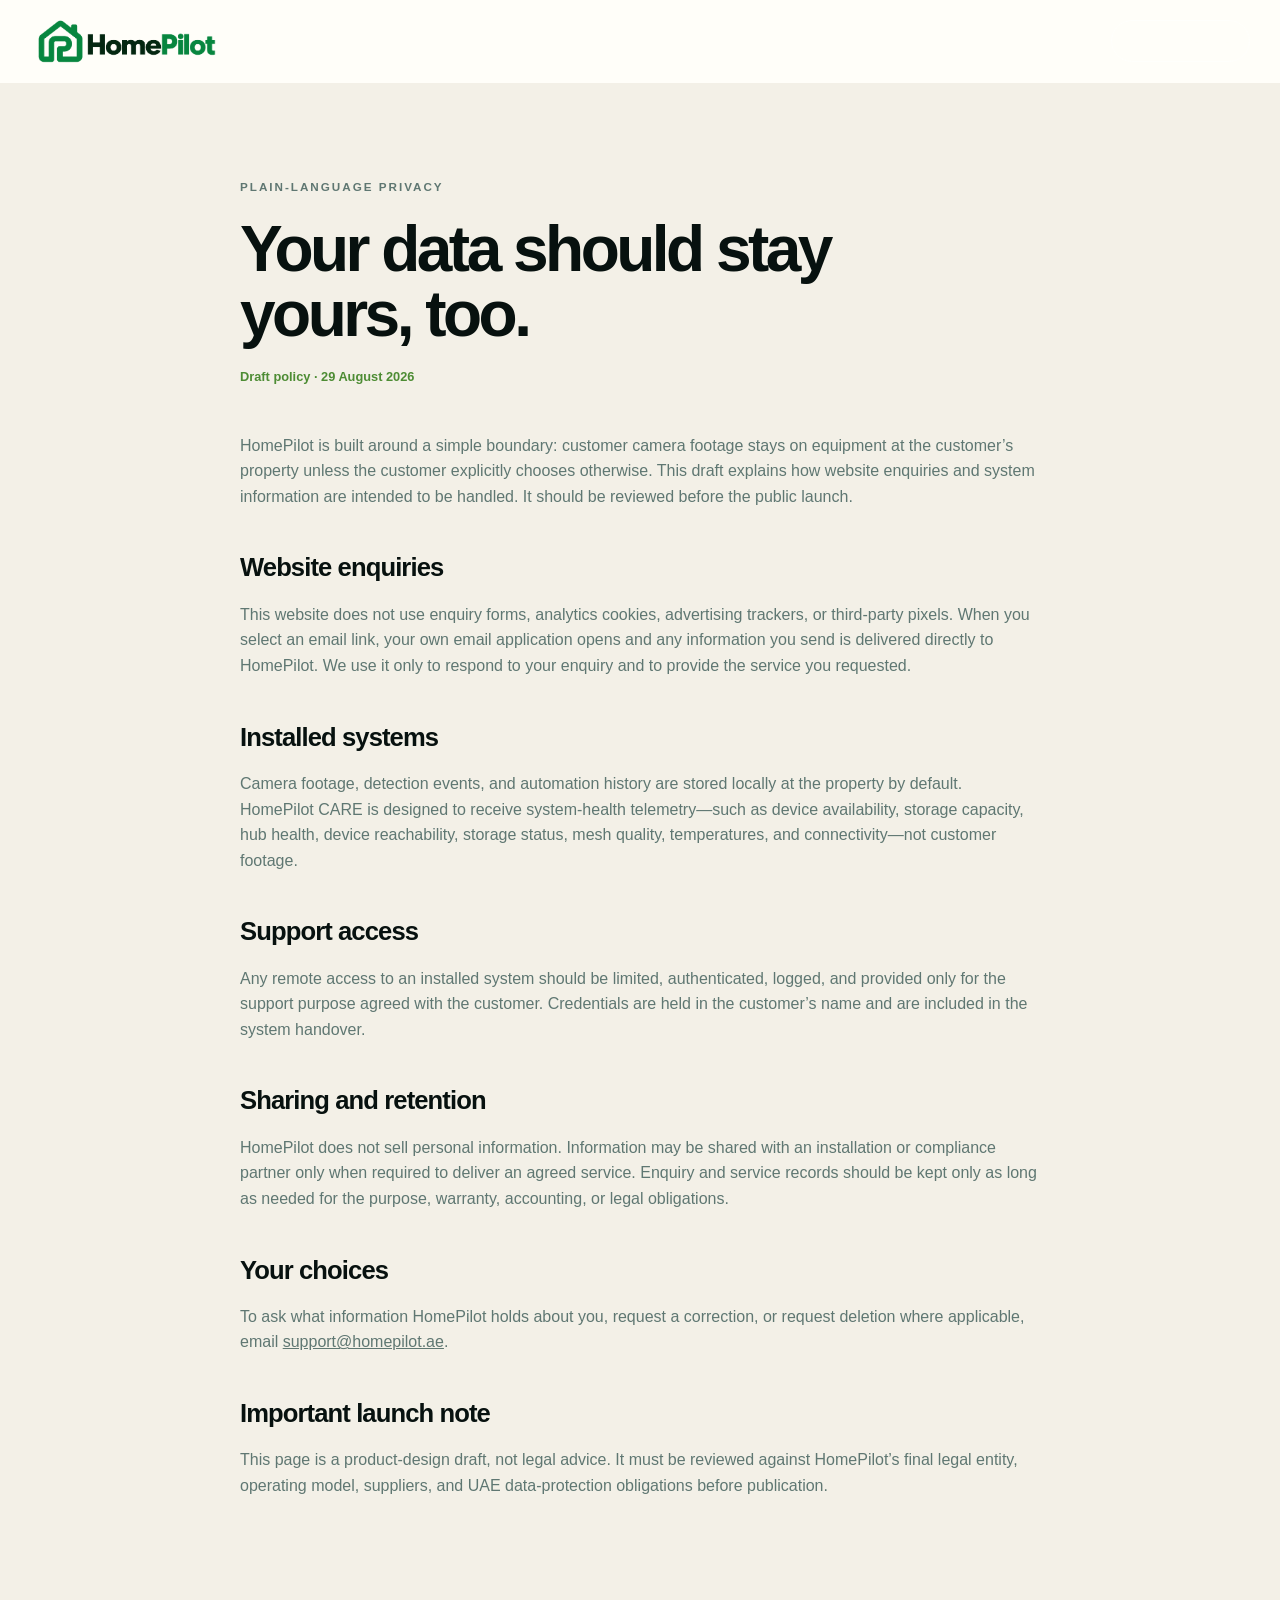
==== commit c3e3ae03: "Deploy approved interactive HomePilot bedroom website" ====
--- a/privacy.html
+++ b/privacy.html
@@ -4,21 +4,16 @@
     <meta charset="UTF-8" />
     <meta name="viewport" content="width=device-width, initial-scale=1" />
     <meta name="description" content="HomePilot privacy statement." />
-    <meta name="theme-color" content="#07110f" />
-    <link rel="icon" href="brand-mark.svg" type="image/svg+xml" />
-    <link rel="stylesheet" href="styles.css" />
+    <meta name="theme-color" content="#2c3531" />
+    <link rel="icon" href="assets/homepilot-icon-green-preview.png" type="image/png" />
+    <link rel="stylesheet" href="styles.css?v=teal-interactive-preview-1" />
     <title>Privacy — HomePilot</title>
   </head>
   <body class="legal-page">
     <header class="site-header">
       <div class="container header-inner">
         <a class="brand" href="index.html" aria-label="HomePilot home">
-          <svg class="brand-icon" aria-hidden="true" viewBox="0 0 48 48">
-            <path d="M8 22.5 24 9l16 13.5V40H8V22.5Z" />
-            <path d="M16 36V24.5l8-6.5 8 6.5V36" />
-            <path d="M24 25v11M18.5 30.5h11" />
-          </svg>
-          <span><strong>HomePilot</strong><small>Local security systems</small></span>
+          <img class="brand-wordmark" src="assets/homepilot-wordmark-blue.png" alt="HomePilot" />
         </a>
         <a class="button button-small button-outline" href="index.html">Back to website</a>
       </div>
@@ -46,7 +41,7 @@
       <p>
         Camera footage, detection events, and automation history are stored locally at the property by default.
         HomePilot CARE is designed to receive system-health telemetry—such as device availability, storage capacity,
-        battery health, solar yield, temperatures, and connectivity—not customer footage.
+        hub health, device reachability, storage status, mesh quality, temperatures, and connectivity—not customer footage.
       </p>
 
       <h2>Support access</h2>
--- a/styles.css
+++ b/styles.css
@@ -4,16 +4,16 @@
   --paper: #f3f0e7;
   --paper-deep: #e7e2d4;
   --white: #fffef9;
-  --line: rgba(7, 17, 15, 0.14);
+  --line: rgba(44, 53, 49, 0.14);
   --line-light: rgba(255, 255, 255, 0.17);
   --green: #9fe870;
   --green-bright: #bdff8c;
   --green-dark: #4d8c34;
   --sand: #e3b969;
   --orange: #f08a4b;
-  --muted: #65706d;
+  --muted: #5f7772;
   --radius: 20px;
-  --shadow: 0 24px 70px rgba(4, 15, 11, 0.12);
+  --shadow: 0 24px 70px rgba(44, 53, 49, 0.15);
   --container: 1220px;
 }
 
@@ -82,7 +82,7 @@
   left: 12px;
   padding: 10px 16px;
   border-radius: 10px;
-  color: var(--ink);
+  color: var(--white);
   background: var(--green);
   transform: translateY(-180%);
   transition: transform 180ms ease;
@@ -99,13 +99,16 @@
   right: 0;
   left: 0;
   color: var(--white);
+  background: rgba(7, 17, 15, 0.92);
+  box-shadow: none;
+  backdrop-filter: blur(18px);
   transition: background-color 220ms ease, border-color 220ms ease, backdrop-filter 220ms ease;
   border-bottom: 1px solid transparent;
 }
 
 .site-header.scrolled {
-  border-color: rgba(255, 255, 255, 0.1);
-  background: rgba(7, 17, 15, 0.88);
+  border-color: rgba(255, 255, 255, 0.12);
+  background: rgba(7, 17, 15, 0.97);
   backdrop-filter: blur(16px);
 }
 
@@ -124,17 +127,45 @@
   text-decoration: none;
 }
 
-.brand-icon {
-  width: 35px;
-  color: var(--green);
-}
-
-.brand-icon path {
+.brand-wordmark {
+  width: 194px;
+  height: 64px;
+  object-fit: contain;
+  filter: hue-rotate(-70deg) saturate(0.94) brightness(0.96);
+}
+
+.header-brand-icon {
+  width: 49px;
+  height: 49px;
+  object-fit: contain;
+  filter: drop-shadow(0 2px 5px rgba(0, 0, 0, .12));
+}
+.brand .header-brand-name {
+  display: block;
+  color: #f2f7ed;
+  font-size: 1.65rem;
+  font-weight: 800;
+  letter-spacing: -.045em;
+}
+.brand .header-brand-name > span {
+  display: inline;
+  color: #24b66d;
+  font: inherit;
+}
+.room-night-shade {
+  opacity: 0;
+  transition: opacity 650ms ease;
+}
+.system-visual.device-light-off.device-curtains-off .room-night-shade { opacity: .32; }
+.window-daylight { transition: opacity 650ms ease; }
+.system-visual.device-curtains-off .window-daylight { opacity: 0; }
+.hotspot-icon svg {
+  width: 20px;
+  height: 20px;
   fill: none;
   stroke: currentColor;
-  stroke-width: 2.4;
+  stroke-width: 1.7;
   stroke-linecap: round;
-  stroke-linejoin: round;
 }
 
 .brand span {
@@ -164,7 +195,7 @@
 
 .site-nav > a:not(.button) {
   position: relative;
-  color: rgba(255, 255, 255, 0.74);
+  color: rgba(255, 255, 255, 0.76);
   font-size: 0.89rem;
   font-weight: 600;
   text-decoration: none;
@@ -190,9 +221,14 @@
 }
 
 .site-nav > a:hover::after,
-.site-nav > a:focus-visible::after {
+.site-nav > a:focus-visible::after,
+.site-nav > a.active::after {
   transform: scaleX(1);
   transform-origin: left;
+}
+
+.site-nav > a.active {
+  color: var(--white);
 }
 
 .menu-toggle {
@@ -226,23 +262,24 @@
 }
 
 .button-outline {
-  border-color: rgba(255, 255, 255, 0.28);
+  border-color: rgba(255, 255, 255, 0.42);
   color: var(--white);
 }
 
 .button-outline:hover {
   border-color: var(--green);
-  color: var(--ink);
+  color: var(--white);
   background: var(--green);
 }
 
 .button-primary {
-  color: var(--ink);
+  color: #103c39;
   background: var(--green);
-  box-shadow: 0 12px 30px rgba(159, 232, 112, 0.16);
+  box-shadow: 0 14px 34px rgba(159, 232, 112, 0.15);
 }
 
 .button-primary:hover {
+  color: #0b312f;
   background: var(--green-bright);
 }
 
@@ -260,7 +297,7 @@
   min-height: 860px;
   overflow: hidden;
   color: var(--white);
-  background: var(--ink);
+  background: linear-gradient(138deg, #07110f 0%, #13201d 65%, #102019 100%);
   isolation: isolate;
 }
 
@@ -289,8 +326,8 @@
   right: -240px;
   width: 760px;
   height: 760px;
-  opacity: 0.26;
-  background: radial-gradient(circle, rgba(77, 140, 52, 0.72), transparent 65%);
+  opacity: 0.46;
+  background: radial-gradient(circle, rgba(159, 232, 112, 0.7), transparent 65%);
 }
 
 .hero-glow-two {
@@ -298,8 +335,8 @@
   left: 12%;
   width: 650px;
   height: 650px;
-  opacity: 0.12;
-  background: radial-gradient(circle, var(--sand), transparent 64%);
+  opacity: 0.24;
+  background: radial-gradient(circle, var(--orange), transparent 64%);
 }
 
 .hero-layout {
@@ -333,7 +370,7 @@
   height: 8px;
   border-radius: 50%;
   background: var(--green);
-  box-shadow: 0 0 0 5px rgba(159, 232, 112, 0.12);
+  box-shadow: 0 0 0 5px rgba(47, 143, 131, 0.16);
 }
 
 .section-label.light {
@@ -431,7 +468,7 @@
   overflow: hidden;
   border: 1px solid rgba(255, 255, 255, 0.14);
   border-radius: 24px;
-  background: rgba(13, 28, 24, 0.76);
+  background: rgba(19, 32, 29, 0.96);
   box-shadow: 0 40px 100px rgba(0, 0, 0, 0.36);
   backdrop-filter: blur(14px);
   transform: perspective(1200px) rotateY(-2.5deg) rotateX(1deg);
@@ -458,18 +495,275 @@
   color: var(--green);
 }
 
+.visual-controls {
+  display: flex;
+  align-items: center;
+  gap: 12px;
+}
+
+.scene-toolbar {
+  min-height: 58px;
+  display: flex;
+  align-items: center;
+  gap: 8px;
+  padding: 10px 20px;
+  border-bottom: 1px solid rgba(255, 255, 255, 0.1);
+  background: rgba(12, 25, 22, 0.18);
+}
+
+.scene-toolbar > span {
+  margin-right: auto;
+  color: rgba(255, 255, 255, 0.45);
+  font-size: 0.67rem;
+  font-weight: 700;
+  letter-spacing: 0.05em;
+  text-transform: uppercase;
+}
+
+.scene-pill {
+  min-height: 32px;
+  padding: 0 13px;
+  border: 1px solid rgba(209, 232, 226, 0.18);
+  border-radius: 999px;
+  color: rgba(255, 255, 255, 0.68);
+  background: rgba(255, 255, 255, 0.04);
+  font: inherit;
+  font-size: 0.68rem;
+  font-weight: 720;
+  cursor: pointer;
+  transition: color 180ms ease, border-color 180ms ease, background-color 180ms ease, transform 180ms ease;
+}
+
+.scene-pill:hover,
+.scene-pill:focus-visible {
+  border-color: var(--green-bright);
+  color: var(--white);
+  transform: translateY(-1px);
+}
+
+.scene-pill.active {
+  border-color: var(--green);
+  color: var(--ink);
+  background: var(--green-bright);
+}
+
+.scene-pill:focus-visible {
+  outline: 2px solid var(--green-bright);
+  outline-offset: 2px;
+}
+
+.demo-toggle {
+  min-height: 31px;
+  padding: 0 11px;
+  border: 1px solid rgba(209, 232, 226, 0.24);
+  border-radius: 999px;
+  color: var(--white);
+  background: rgba(255, 255, 255, 0.06);
+  font-size: 0.61rem;
+  font-weight: 760;
+  letter-spacing: 0.03em;
+  cursor: pointer;
+  transition: transform 180ms ease, border-color 180ms ease, background-color 180ms ease;
+}
+
+.demo-toggle:hover,
+.demo-toggle:focus-visible {
+  border-color: var(--green-bright);
+  background: rgba(209, 232, 226, 0.12);
+  transform: translateY(-1px);
+}
+
+.demo-toggle:focus-visible {
+  outline: 2px solid var(--green-bright);
+  outline-offset: 2px;
+}
+
 .live-indicator i {
   width: 7px;
   height: 7px;
   border-radius: 50%;
   background: var(--green);
-  box-shadow: 0 0 0 5px rgba(159, 232, 112, 0.11);
+  box-shadow: 0 0 0 5px rgba(47, 143, 131, 0.16);
 }
 
 .property-map {
   position: relative;
-  min-height: 414px;
+  min-height: 0;
+  aspect-ratio: 720 / 520;
   overflow: hidden;
+  background: linear-gradient(180deg, rgba(255, 242, 220, 0.08), rgba(4, 41, 39, 0.16));
+}
+
+.bedroom-scene {
+  position: absolute;
+  inset: 0;
+  width: 100%;
+  height: 100%;
+  filter: saturate(1.08) contrast(1.02);
+}
+
+.scene-curtains,
+.scene-ac,
+.lamp-aura,
+.ac-led {
+  transition: opacity 400ms ease, transform 500ms cubic-bezier(0.2, 0.8, 0.2, 1);
+  transform-box: fill-box;
+  transform-origin: center;
+}
+
+.system-visual.device-plug-off .lamp-aura {
+  opacity: 0;
+  transform: scale(0.45);
+}
+
+.system-visual.device-plug-off .scene-nightstand path:last-child {
+  fill: #c7c2b5;
+}
+
+.curtain-left, .curtain-right {
+  transition: transform 650ms ease;
+}
+.curtain-left { transform: translateX(-54px); }
+.curtain-right { transform: translateX(54px); }
+.system-visual.device-curtains-off .curtain-left,
+.system-visual.device-curtains-off .curtain-right { transform: translateX(0); }
+.ac-breeze { transition: opacity 250ms ease; }
+.system-visual.device-ac-off .ac-breeze { opacity: 0; }
+
+.system-visual.device-ac-off .scene-ac {
+  opacity: 0.72;
+}
+
+.system-visual.device-ac-off .ac-led {
+  fill: #7d8f8b;
+}
+
+.system-visual.device-lock-off .door-lock {
+  fill: #ff9b74;
+}
+
+.room-hotspot {
+  position: absolute;
+  z-index: 4;
+  width: 46px;
+  height: 46px;
+  display: grid;
+  place-items: center;
+  padding: 0;
+  border: 2px solid rgba(255, 255, 255, 0.9);
+  border-radius: 50%;
+  color: #0d625d;
+  background: rgba(255, 253, 248, 0.96);
+  box-shadow: 0 10px 28px rgba(28, 42, 38, 0.3), 0 0 0 7px rgba(159, 232, 112, 0.16);
+  cursor: pointer;
+  transition: transform 180ms ease, background-color 180ms ease, box-shadow 180ms ease, opacity 180ms ease;
+}
+
+.room-hotspot:hover,
+.room-hotspot:focus-visible {
+  z-index: 7;
+  transform: translateY(-3px) scale(1.06);
+  background: var(--green-bright);
+  box-shadow: 0 14px 30px rgba(28, 42, 38, 0.34), 0 0 0 9px rgba(159, 232, 112, 0.23);
+}
+
+.room-hotspot:focus-visible {
+  outline: 3px solid var(--sand);
+  outline-offset: 3px;
+}
+
+.room-hotspot.is-off {
+  color: #6f7f7a;
+  background: rgba(230, 232, 225, 0.96);
+  box-shadow: 0 10px 24px rgba(28, 42, 38, 0.24), 0 0 0 7px rgba(255, 155, 116, 0.14);
+}
+
+.hotspot-icon {
+  font-size: 1.18rem;
+  font-weight: 850;
+  line-height: 1;
+}
+
+.hotspot-label {
+  position: absolute;
+  top: calc(100% + 8px);
+  left: 50%;
+  width: max-content;
+  max-width: 145px;
+  padding: 6px 9px;
+  border-radius: 8px;
+  color: var(--white);
+  background: rgba(7, 17, 15, 0.94);
+  box-shadow: 0 7px 18px rgba(20, 35, 31, 0.22);
+  font-size: 0.62rem;
+  line-height: 1.15;
+  transform: translateX(-50%);
+  white-space: nowrap;
+}
+
+.hotspot-label strong {
+  color: var(--green);
+}
+
+.hotspot-light { top: 6%; left: 42%; }
+.hotspot-plug { top: calc(56.2% - 17px); left: calc(32.15% - 17px); width: 34px; height: 34px; }
+.hotspot-plug .hotspot-label { top: calc(100% + 7px); }
+.hotspot-curtains { top: 33%; right: auto; left: 16%; }
+.hotspot-ac { top: 21%; left: 69%; }
+.hotspot-lock { top: 53%; left: 78%; }
+
+.room-hub,
+.room-network {
+  position: absolute;
+  z-index: 3;
+  display: flex;
+  align-items: center;
+  gap: 7px;
+  padding: 7px 10px;
+  border: 1px solid rgba(255, 255, 255, 0.62);
+  border-radius: 999px;
+  color: #174d49;
+  background: rgba(255, 253, 248, 0.87);
+  box-shadow: 0 8px 20px rgba(46, 39, 35, 0.17);
+  font-size: 0.6rem;
+  font-weight: 750;
+}
+
+.room-hub {
+  right: 50%;
+  bottom: 16px;
+  transform: translateX(50%);
+}
+
+.room-hub img {
+  width: 20px;
+  height: 20px;
+}
+
+.room-network {
+  top: 15px;
+  right: 15px;
+}
+
+.room-network i {
+  width: 7px;
+  height: 7px;
+  border-radius: 50%;
+  background: var(--green);
+  box-shadow: 0 0 0 4px rgba(159, 232, 112, 0.18);
+}
+
+.room-network strong {
+  color: var(--green-dark);
+}
+
+.system-visual.internet-offline .room-network i {
+  background: var(--orange);
+  box-shadow: 0 0 0 4px rgba(255, 155, 116, 0.2);
+}
+
+.system-visual.internet-offline .room-network strong {
+  color: #c5523c;
 }
 
 .map-grid {
@@ -490,7 +784,7 @@
 
 .map-lines path {
   fill: none;
-  stroke: rgba(159, 232, 112, 0.27);
+  stroke: rgba(209, 232, 226, 0.34);
   stroke-dasharray: 5 6;
   stroke-width: 1.5;
 }
@@ -503,8 +797,37 @@
   padding: 14px 12px 12px;
   border: 1px solid rgba(255, 255, 255, 0.12);
   border-radius: 13px;
-  background: rgba(8, 20, 17, 0.91);
+  background: rgba(35, 49, 45, 0.94);
   box-shadow: 0 14px 25px rgba(0, 0, 0, 0.2);
+  color: var(--white);
+  font: inherit;
+  transition: transform 180ms ease, border-color 180ms ease, background-color 180ms ease, opacity 180ms ease;
+}
+
+button.map-node {
+  cursor: pointer;
+}
+
+button.map-node:hover,
+button.map-node:focus-visible {
+  z-index: 2;
+  border-color: rgba(209, 232, 226, 0.58);
+  transform: translateY(-3px);
+}
+
+button.map-node:focus-visible {
+  outline: 2px solid var(--green-bright);
+  outline-offset: 3px;
+}
+
+.map-node.is-off {
+  border-color: rgba(255, 255, 255, 0.08);
+  background: rgba(28, 39, 36, 0.86);
+  opacity: 0.62;
+}
+
+.map-node.is-off svg path {
+  stroke: rgba(255, 255, 255, 0.38);
 }
 
 .map-node svg {
@@ -532,9 +855,9 @@
   font-weight: 650;
 }
 
-.node-solar { top: 34px; left: 24px; }
-.node-camera { top: 35px; right: 25px; }
-.node-battery { bottom: 28px; left: 28px; }
+.node-light { top: 34px; left: 24px; }
+.node-curtains { top: 35px; right: 25px; }
+.node-lock { bottom: 28px; left: 28px; }
 .node-network { right: 30px; bottom: 29px; }
 
 .node-core {
@@ -542,12 +865,19 @@
   left: 50%;
   min-width: 158px;
   padding-block: 20px 17px;
-  border-color: rgba(159, 232, 112, 0.35);
+  border-color: rgba(209, 232, 226, 0.42);
   transform: translate(-50%, -50%);
 }
 
 .node-core svg {
   width: 50px;
+}
+
+.core-logo {
+  width: 54px;
+  height: 54px;
+  margin-bottom: 7px;
+  object-fit: contain;
 }
 
 .node-pulse {
@@ -557,7 +887,7 @@
   left: 50%;
   width: 118px;
   height: 118px;
-  border: 1px solid rgba(159, 232, 112, 0.18);
+  border: 1px solid rgba(209, 232, 226, 0.24);
   border-radius: 50%;
   transform: translate(-50%, -50%);
   animation: pulse 3s ease-out infinite;
@@ -565,6 +895,29 @@
 
 .status-warn {
   color: var(--orange);
+}
+
+.system-visual.internet-offline .live-indicator {
+  color: var(--orange);
+}
+
+.system-visual.internet-offline .live-indicator i {
+  background: var(--orange);
+  box-shadow: 0 0 0 5px rgba(255, 203, 154, 0.15);
+}
+
+.system-visual.internet-offline .demo-toggle {
+  border-color: rgba(255, 203, 154, 0.5);
+  color: var(--ink);
+  background: var(--orange);
+}
+
+.system-visual.internet-offline .node-network {
+  border-color: rgba(255, 203, 154, 0.44);
+}
+
+.system-visual.internet-offline .visual-alert {
+  background: rgba(17, 100, 102, 0.25);
 }
 
 .visual-alert {
@@ -575,7 +928,7 @@
   gap: 13px;
   padding: 0 20px;
   border-top: 1px solid rgba(255, 255, 255, 0.1);
-  background: rgba(159, 232, 112, 0.055);
+  background: rgba(17, 100, 102, 0.12);
 }
 
 .shield-check {
@@ -583,10 +936,10 @@
   height: 33px;
   display: grid;
   place-items: center;
-  border: 1px solid rgba(159, 232, 112, 0.33);
+  border: 1px solid rgba(209, 232, 226, 0.4);
   border-radius: 10px;
   color: var(--green);
-  background: rgba(159, 232, 112, 0.09);
+  background: rgba(17, 100, 102, 0.18);
   font-weight: 800;
 }
 
@@ -662,7 +1015,7 @@
   position: absolute;
   top: 23px;
   right: 27px;
-  color: rgba(7, 17, 15, 0.25);
+  color: rgba(44, 53, 49, 0.25);
   font-family: Consolas, monospace;
   font-size: 0.67rem;
 }
@@ -764,7 +1117,7 @@
 .climate-band {
   padding: 95px 0;
   color: var(--white);
-  background: #1d442c;
+  background: #116466;
 }
 
 .climate-layout {
@@ -845,7 +1198,7 @@
 
 .package-card:hover {
   z-index: 1;
-  border-color: rgba(77, 140, 52, 0.45);
+  border-color: rgba(17, 100, 102, 0.46);
   box-shadow: var(--shadow);
   transform: translateY(-4px);
 }
@@ -856,7 +1209,7 @@
 }
 
 .package-card.outpost {
-  background: #e5e0ce;
+  background: #efe7dc;
 }
 
 .package-head {
@@ -884,7 +1237,7 @@
 }
 
 .featured .package-tag {
-  border-color: rgba(159, 232, 112, 0.32);
+  border-color: rgba(209, 232, 226, 0.36);
   color: var(--green);
 }
 
@@ -1050,7 +1403,7 @@
 
 .package-card.recommended {
   border-color: var(--green-dark);
-  box-shadow: 0 0 0 2px rgba(77, 140, 52, 0.16), var(--shadow);
+  box-shadow: 0 0 0 2px rgba(17, 100, 102, 0.18), var(--shadow);
 }
 
 .care {
@@ -1107,7 +1460,7 @@
   height: 36px;
   display: grid;
   place-items: center;
-  border: 1px solid rgba(159, 232, 112, 0.34);
+  border: 1px solid rgba(209, 232, 226, 0.42);
   border-radius: 50%;
   color: var(--green);
 }
@@ -1185,6 +1538,11 @@
 
 .ownership-mark svg {
   width: 44%;
+}
+
+.ownership-mark img {
+  width: 48%;
+  filter: drop-shadow(0 18px 30px rgba(17, 100, 102, 0.22));
 }
 
 .ownership-mark path {
@@ -1291,7 +1649,7 @@
   z-index: 0;
   overflow: hidden;
   color: var(--white);
-  background: #1d442c;
+  background: #116466;
 }
 
 .cta::after {
@@ -1301,10 +1659,10 @@
   right: -10%;
   width: 600px;
   height: 600px;
-  border: 1px solid rgba(159, 232, 112, 0.2);
+  border: 1px solid rgba(209, 232, 226, 0.24);
   border-radius: 50%;
   content: "";
-  box-shadow: 0 0 0 80px rgba(159, 232, 112, 0.026), 0 0 0 160px rgba(159, 232, 112, 0.018);
+  box-shadow: 0 0 0 80px rgba(209, 232, 226, 0.045), 0 0 0 160px rgba(209, 232, 226, 0.028);
 }
 
 .cta-inner {
@@ -1348,6 +1706,12 @@
 
 .footer-brand {
   margin-bottom: 20px;
+}
+
+.brand-icon-image {
+  width: 48px;
+  height: 48px;
+  object-fit: contain;
 }
 
 .footer-grid > div:first-child > p {
@@ -1398,8 +1762,8 @@
 
 .legal-page .site-header {
   position: relative;
-  color: var(--white);
-  background: var(--ink);
+  color: var(--ink);
+  background: var(--white);
 }
 
 .legal-copy {
@@ -1564,7 +1928,7 @@
     padding: 90px 35px;
     visibility: hidden;
     opacity: 0;
-    background: rgba(7, 17, 15, 0.98);
+    background: rgba(7, 17, 15, 0.99);
     transition: opacity 180ms ease, visibility 180ms ease;
   }
 
@@ -1662,6 +2026,11 @@
     min-height: 72px;
   }
 
+  .brand-wordmark {
+    width: 166px;
+    height: 56px;
+  }
+
   .hero-layout {
     padding-top: 126px;
   }
@@ -1692,8 +2061,51 @@
     margin-inline: -4px;
   }
 
+  .visual-topline {
+    align-items: flex-start;
+    flex-direction: column;
+    gap: 8px;
+    padding-block: 12px;
+  }
+
+  .visual-controls {
+    width: 100%;
+    justify-content: space-between;
+  }
+
+  [data-system-label] {
+    display: none;
+  }
+
   .property-map {
-    min-height: 376px;
+    min-height: 0;
+  }
+
+  .room-hotspot {
+    width: 40px;
+    height: 40px;
+  }
+
+  .hotspot-icon {
+    font-size: 1rem;
+  }
+
+  .hotspot-label {
+    padding: 5px 7px;
+    font-size: 0.55rem;
+  }
+
+  .hotspot-light { top: 6%; left: 42%; }
+.hotspot-plug { top: calc(56.2% - 17px); left: calc(32.15% - 17px); width: 34px; height: 34px; }
+  .hotspot-curtains { top: 31%; right: auto; left: 15%; }
+  .hotspot-ac { top: 19%; left: 68%; }
+  .hotspot-lock { top: 52%; left: 77%; }
+  .room-hub { bottom: 3px; padding: 3px 7px; font-size: 0.5rem; }
+  .room-network { font-size: 0.5rem; padding: 3px 7px; }
+
+  .room-network {
+    top: 10px;
+    right: 10px;
   }
 
   .map-node {
@@ -1701,9 +2113,19 @@
     padding: 10px 7px;
   }
 
-  .node-solar { top: 28px; left: 12px; }
-  .node-camera { top: 28px; right: 12px; }
-  .node-battery { bottom: 23px; left: 13px; }
+  .scene-toolbar {
+    flex-wrap: wrap;
+    padding-inline: 13px;
+  }
+
+  .scene-toolbar > span {
+    width: 100%;
+    margin-right: 0;
+  }
+
+  .node-light { top: 28px; left: 12px; }
+  .node-curtains { top: 28px; right: 12px; }
+  .node-lock { bottom: 23px; left: 13px; }
   .node-network { right: 14px; bottom: 24px; }
   .node-core { min-width: 140px; }
 
@@ -1802,3 +2224,55 @@
   }
   [data-reveal] { opacity: 1; transform: none; }
 }
+
+
+/* Independent ceiling lighting and smart-plug lamp. */
+.realistic-room { position: absolute; inset: 0; }
+.room-photo { position: absolute; inset: 0; width: 100%; height: 100%; object-fit: contain; }
+.room-curtain-state { transition: clip-path 1600ms cubic-bezier(.45, 0, .2, 1); }
+.room-curtain-left { clip-path: polygon(16% 22%, 16% 22%, 16% 61%, 16% 61%); }
+.room-curtain-right { clip-path: polygon(40% 6%, 40% 6%, 40% 50%, 40% 50%); }
+.device-curtains-off .room-curtain-left { clip-path: polygon(16% 22%, 28.1% 13.93%, 28.1% 55.45%, 16% 61%); }
+.device-curtains-off .room-curtain-right { clip-path: polygon(28% 14%, 40% 6%, 40% 50%, 28% 55.5%); }
+.room-cool-air { position: absolute; inset: 0; width: 100%; height: 100%; pointer-events: none; opacity: 1; transition: opacity 450ms ease; }
+.room-cool-air path { stroke-width: 5; stroke-dasharray: 30 20; animation: cool-air-flow 1600ms linear infinite; }
+.room-cool-air path:nth-child(2) { animation-delay: -500ms; }
+.room-cool-air path:nth-child(3) { animation-delay: -1000ms; }
+.device-ac-off .room-cool-air { opacity: 0; }
+.device-ac-off .room-cool-air path { animation-play-state: paused; }
+@keyframes cool-air-flow { to { stroke-dashoffset: -100; } }
+.room-lamp-state {
+  /* Keep the unlit lamp crisp while feathering its wall illumination into the room. */
+  -webkit-mask-image: radial-gradient(ellipse 10% 17% at 60.5% 32%, #000 32%, rgba(0, 0, 0, .92) 45%, transparent 100%);
+  mask-image: radial-gradient(ellipse 10% 17% at 60.5% 32%, #000 32%, rgba(0, 0, 0, .92) 45%, transparent 100%);
+  opacity: 0;
+  transition: opacity 450ms ease;
+}
+.device-plug-off .room-lamp-state { opacity: 1; }
+.room-light-shade { position: absolute; inset: 0; background: #071224; opacity: 0; pointer-events: none; transition: opacity 500ms ease; }
+.device-light-off .room-light-shade { opacity: .26; }
+.device-light-off.device-curtains-off .room-light-shade { opacity: .42; }
+.system-visual .property-map { aspect-ratio: 3 / 2; background: #07110f; }
+.system-visual .hotspot-lock { display: none; }
+/* Cutaway room: hotspot centres follow the SVG's 720 × 520 coordinates. */
+.system-visual .hotspot-light { top: 5%; left: 44%; }
+.system-visual .hotspot-curtains { top: calc(31% - 21px); left: calc(29% - 21px); right: auto; }
+.system-visual .hotspot-ac { top: calc(24% - 21px); left: calc(81% - 21px); }
+.system-visual .hotspot-lock { top: calc(61% - 21px); left: calc(85% - 21px); }
+.system-visual .hotspot-plug { top: calc(53% - 17px); left: calc(15.5% - 17px); }
+.hero { min-height: 0; }
+.hero-layout { min-height: 0; padding-block: 130px 45px; }
+.hero-footnote { position: static; padding-bottom: 20px; }
+.system-visual .room-hub { bottom: 8px; }
+@media (max-width: 1080px) {
+  .hero-layout { padding-block: 126px 28px; gap: 32px; }
+}
+.system-visual.device-plug-off .plug-led { fill: #8a948a; }
+.system-visual.device-light-off .room-night-shade { opacity: .17; }
+.system-visual.device-light-off.device-curtains-off .room-night-shade { opacity: .3; }
+.system-visual.device-light-off.device-curtains-off.device-plug-off .room-night-shade { opacity: .48; }
+.system-visual.device-light-off:not(.device-plug-off) .lamp-aura { opacity: 1; }
+@media (max-width: 560px) {
+  .hotspot-light { top: 4%; left: 42%; }
+  .hotspot-plug { top: calc(70% - 17px); left: calc(22% - 17px); width: 34px; height: 34px; }
+}
